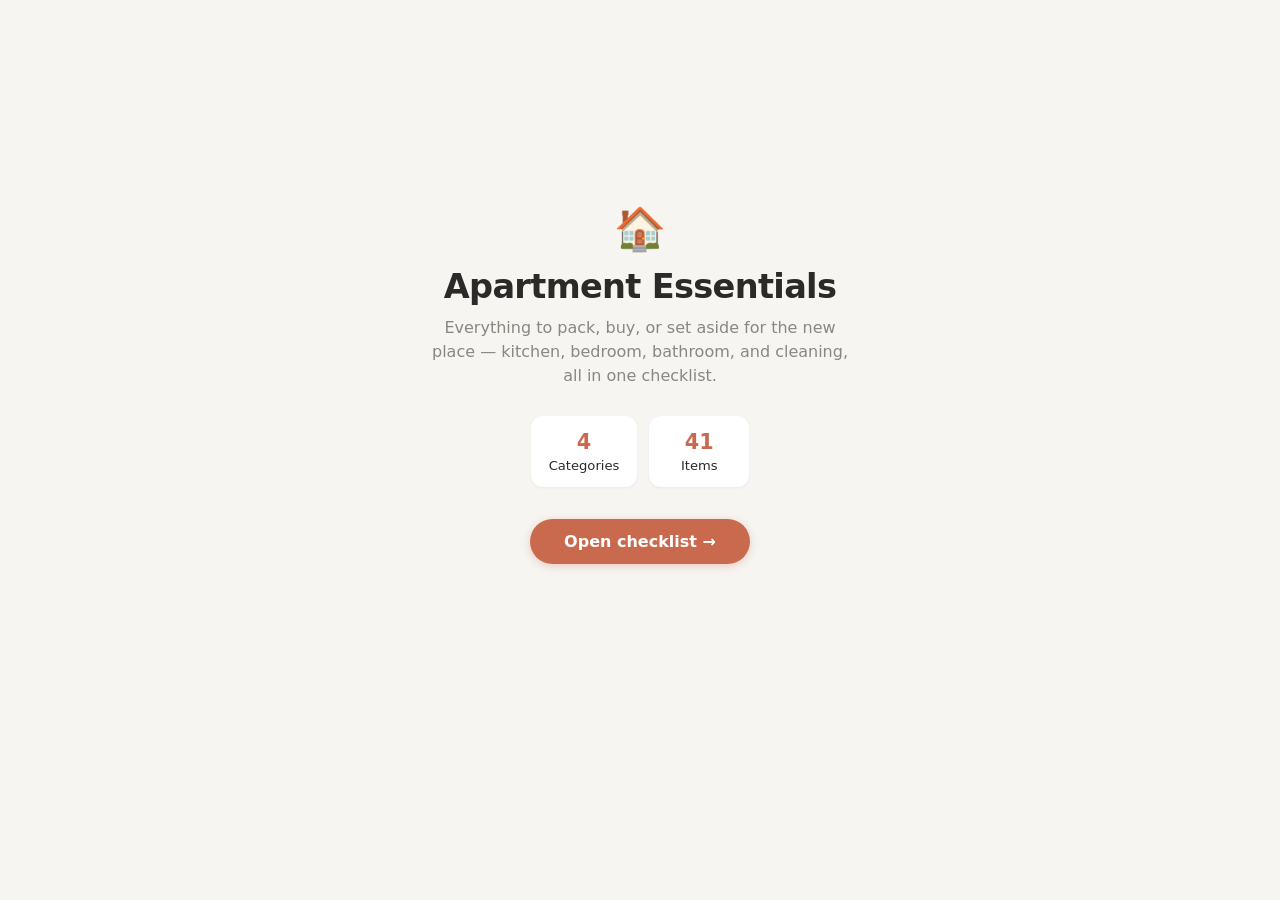
==== landing.html @ 92640e7b "Landing" ====
<!DOCTYPE html>
<html lang="en">
<head>
<meta charset="UTF-8">
<meta name="viewport" content="width=device-width, initial-scale=1.0">
<title>Apartment Essentials</title>
<link rel="stylesheet" href="style.css">
<style>
  .hero{
    min-height:80vh;
    display:flex;
    flex-direction:column;
    justify-content:center;
    align-items:center;
    text-align:center;
    padding:20px;
  }
  .hero-icon{
    font-size:2.6rem;
    margin-bottom:14px;
  }
  .hero h1{
    font-size:2.1rem;
    margin:0 0 10px;
    letter-spacing:-0.02em;
  }
  .hero p{
    color:var(--muted);
    font-size:1rem;
    max-width:420px;
    line-height:1.5;
    margin:0 0 28px;
  }
  .hero-cards{
    display:flex;
    gap:12px;
    flex-wrap:wrap;
    justify-content:center;
    margin-bottom:32px;
  }
  .hero-card{
    background:var(--card);
    border-radius:12px;
    padding:14px 18px;
    box-shadow:0 1px 3px rgba(0,0,0,0.05);
    font-size:0.82rem;
    color:var(--ink);
    display:flex;
    flex-direction:column;
    align-items:center;
    gap:4px;
    min-width:100px;
  }
  .hero-card .count{
    font-size:1.3rem;
    font-weight:700;
    color:var(--accent);
  }
  .start-btn{
    display:inline-block;
    background:var(--accent);
    color:#fff;
    font-weight:600;
    font-size:1rem;
    text-decoration:none;
    padding:13px 34px;
    border-radius:24px;
    box-shadow:0 2px 8px rgba(201,106,78,0.3);
    transition:opacity .15s ease, transform .15s ease;
  }
  .start-btn:hover{opacity:0.92;transform:translateY(-1px);}

  @media (max-width:600px){
    .hero{min-height:70vh;padding:14px;}
    .hero h1{font-size:1.6rem;}
    .hero p{font-size:0.9rem;}
    .hero-card{min-width:80px;padding:11px 14px;}
    .start-btn{width:100%;text-align:center;padding:13px 0;}
  }
</style>
</head>
<body>
<div class="wrap hero">
  <div class="hero-icon">🏠</div>
  <h1>Apartment Essentials</h1>
  <p>Everything to pack, buy, or set aside for the new place &mdash; kitchen, bedroom, bathroom, and cleaning, all in one checklist.</p>

  <div class="hero-cards" id="hero-cards">
    <div class="hero-card"><span class="count">4</span>Categories</div>
    <div class="hero-card"><span class="count">41</span>Items</div>
  </div>

  <a class="start-btn" href="index.html">Open checklist →</a>
</div>
</body>
</html>
---- style.css ----
:root {
  --bg: #f6f5f2;
  --card: #ffffff;
  --ink: #2b2a28;
  --muted: #8a8680;
  --accent: #c96a4e;
  --accent-soft: #f2ddd4;
  --bring: #5c7f67;
  --bring-bg: #e4ede6;
  --buy: #b3763f;
  --buy-bg: #f3e4d3;
  --both: #7a6a9e;
  --both-bg: #e8e3f2;
  --line: #eae7e1;
}
* {
  box-sizing: border-box;
}
body {
  margin: 0;
  font-family:
    "Segoe UI",
    system-ui,
    -apple-system,
    sans-serif;
  background: var(--bg);
  color: var(--ink);
  padding: 24px 16px 60px;
}
.wrap {
  max-width: 720px;
  margin: 0 auto;
}
h1 {
  font-size: 1.6rem;
  margin: 0 0 4px;
  letter-spacing: -0.02em;
}
.subtitle {
  color: var(--muted);
  font-size: 0.92rem;
  margin-bottom: 18px;
}

.progress-card {
  background: var(--card);
  border-radius: 14px;
  padding: 16px 18px;
  margin-bottom: 22px;
  box-shadow: 0 1px 3px rgba(0, 0, 0, 0.05);
}
.progress-top {
  display: flex;
  justify-content: space-between;
  align-items: baseline;
  margin-bottom: 8px;
}
.progress-top .num {
  font-size: 1.3rem;
  font-weight: 700;
  color: var(--accent);
}
.bar-track {
  background: var(--line);
  border-radius: 8px;
  height: 10px;
  overflow: hidden;
}
.bar-fill {
  background: var(--accent);
  height: 100%;
  width: 0%;
  transition: width 0.3s ease;
}

.section {
  background: var(--card);
  border-radius: 14px;
  margin-bottom: 16px;
  box-shadow: 0 1px 3px rgba(0, 0, 0, 0.05);
  overflow: hidden;
}
.section-header {
  display: flex;
  justify-content: space-between;
  align-items: center;
  padding: 14px 18px;
  user-select: none;
  border-bottom: 1px solid var(--line);
}
.section-header-left {
  display: flex;
  align-items: center;
  gap: 10px;
  cursor: pointer;
  flex: 1;
}
.section-header input[type="checkbox"] {
  width: 19px;
  height: 19px;
  accent-color: var(--accent);
  flex-shrink: 0;
  cursor: pointer;
}
.section-header h2 {
  font-size: 1.02rem;
  margin: 0;
  display: flex;
  align-items: center;
  gap: 8px;
  cursor: pointer;
}
.section-count {
  font-size: 0.8rem;
  color: var(--muted);
  font-weight: 500;
}
.chevron {
  transition: transform 0.2s ease;
  color: var(--muted);
  font-size: 0.8rem;
}
.section.collapsed .chevron {
  transform: rotate(-90deg);
}
.section.collapsed .items {
  display: none;
}

.items {
  padding: 6px 10px 10px;
}
.item {
  display: flex;
  align-items: center;
  gap: 10px;
  padding: 9px 8px;
  border-radius: 8px;
  margin-left: 0;
}
.item.sub {
  margin-left: 26px;
}
.item:hover {
  background: #faf9f7;
}
.item input[type="checkbox"] {
  width: 19px;
  height: 19px;
  accent-color: var(--accent);
  flex-shrink: 0;
  cursor: pointer;
}
.item label {
  flex: 1;
  font-size: 0.95rem;
  cursor: pointer;
}
.item.checked label {
  text-decoration: line-through;
  color: var(--muted);
}
.tag {
  font-size: 0.68rem;
  font-weight: 700;
  text-transform: uppercase;
  letter-spacing: 0.03em;
  padding: 3px 8px;
  border-radius: 20px;
  flex-shrink: 0;
}
.tag.bring {
  color: var(--bring);
  background: var(--bring-bg);
}
.tag.buy {
  color: var(--buy);
  background: var(--buy-bg);
}
.tag.both {
  color: var(--both);
  background: var(--both-bg);
}

.legend {
  display: flex;
  gap: 14px;
  flex-wrap: wrap;
  margin-bottom: 20px;
  font-size: 0.8rem;
  color: var(--muted);
}
.legend span {
  display: flex;
  align-items: center;
  gap: 5px;
}
.dot {
  width: 9px;
  height: 9px;
  border-radius: 50%;
  display: inline-block;
}
.dot.bring {
  background: var(--bring);
}
.dot.buy {
  background: var(--buy);
}
.dot.both {
  background: var(--both);
}

.btn-row {
  display: flex;
  justify-content: center;
  gap: 10px;
  margin-top: 26px;
}
.reset-btn,
.save-btn {
  background: none;
  border: 1px solid var(--line);
  color: var(--muted);
  padding: 8px 18px;
  border-radius: 20px;
  font-size: 0.82rem;
  cursor: pointer;
}
.reset-btn:hover {
  border-color: var(--accent);
  color: var(--accent);
}
.save-btn {
  background: var(--accent);
  border-color: var(--accent);
  color: #fff;
  font-weight: 600;
}
.save-btn:hover {
  opacity: 0.9;
}
.save-btn:disabled {
  opacity: 0.6;
  cursor: default;
}
.save-status {
  text-align: center;
  font-size: 0.78rem;
  color: var(--muted);
  margin-top: 10px;
  min-height: 16px;
}

/* Responsive breakpoints */
@media (max-width: 600px) {
  body {
    padding: 16px 10px 50px;
  }
  h1 {
    font-size: 1.35rem;
  }
  .subtitle {
    font-size: 0.85rem;
    margin-bottom: 14px;
  }

  .legend {
    gap: 10px;
    font-size: 0.74rem;
    margin-bottom: 16px;
  }

  .progress-card {
    padding: 13px 14px;
    border-radius: 12px;
  }
  .progress-top .num {
    font-size: 1.1rem;
  }

  .section {
    border-radius: 12px;
    margin-bottom: 12px;
  }
  .section-header {
    padding: 12px 12px;
  }
  .section-header h2 {
    font-size: 0.95rem;
    gap: 6px;
  }
  .section-count {
    font-size: 0.72rem;
  }

  .item {
    flex-wrap: wrap;
    padding: 8px 6px;
  }
  .item.sub {
    margin-left: 16px;
  }
  .item label {
    font-size: 0.9rem;
    min-width: 0;
  }
  .tag {
    font-size: 0.62rem;
    padding: 2px 7px;
  }

  .btn-row {
    flex-direction: column;
    align-items: stretch;
    gap: 8px;
    margin-top: 20px;
  }
  .reset-btn,
  .save-btn {
    width: 100%;
    padding: 11px 16px;
    font-size: 0.88rem;
  }
}

@media (max-width: 360px) {
  h1 {
    font-size: 1.2rem;
  }
  .legend {
    flex-direction: column;
    gap: 6px;
  }
  .section-header h2 {
    font-size: 0.88rem;
  }
}

/* Larger screens: a touch more breathing room */
@media (min-width: 900px) {
  .wrap {
    max-width: 780px;
  }
  h1 {
    font-size: 1.8rem;
  }
  .item label {
    font-size: 1rem;
  }
}
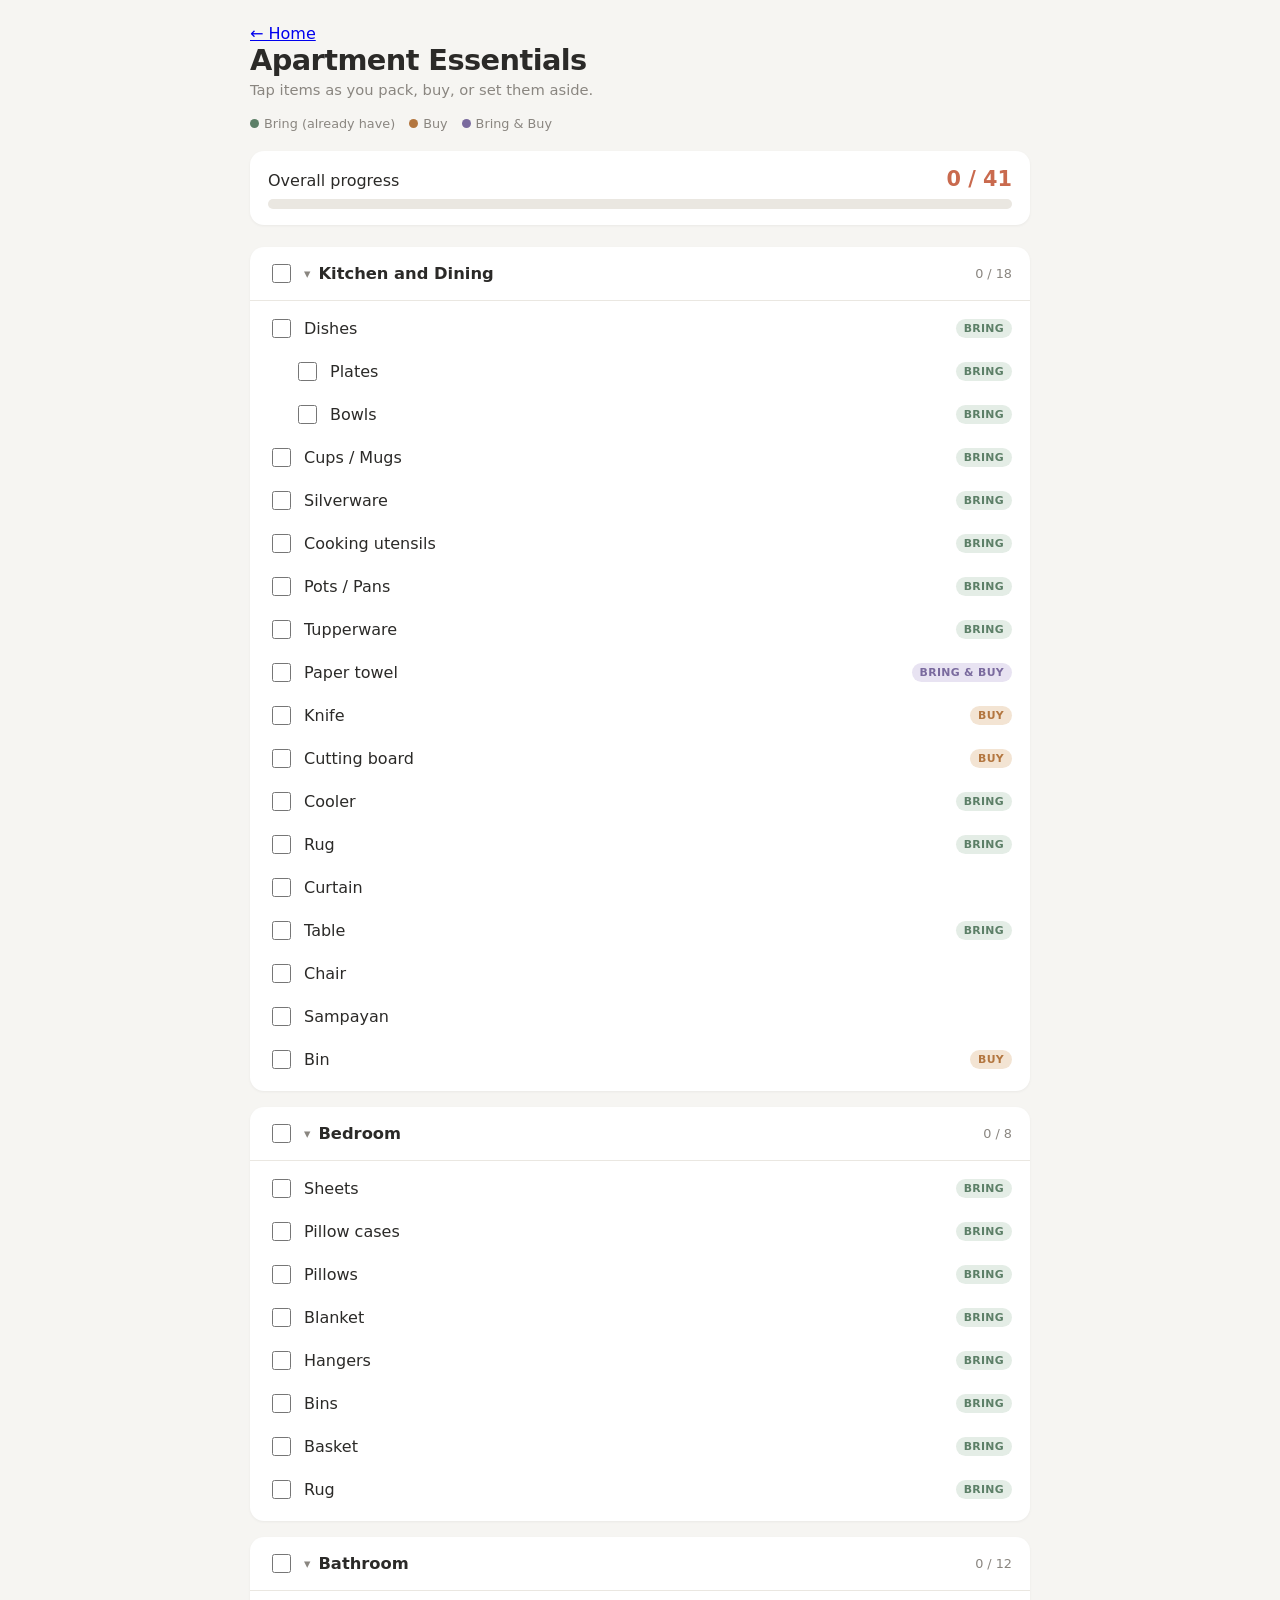
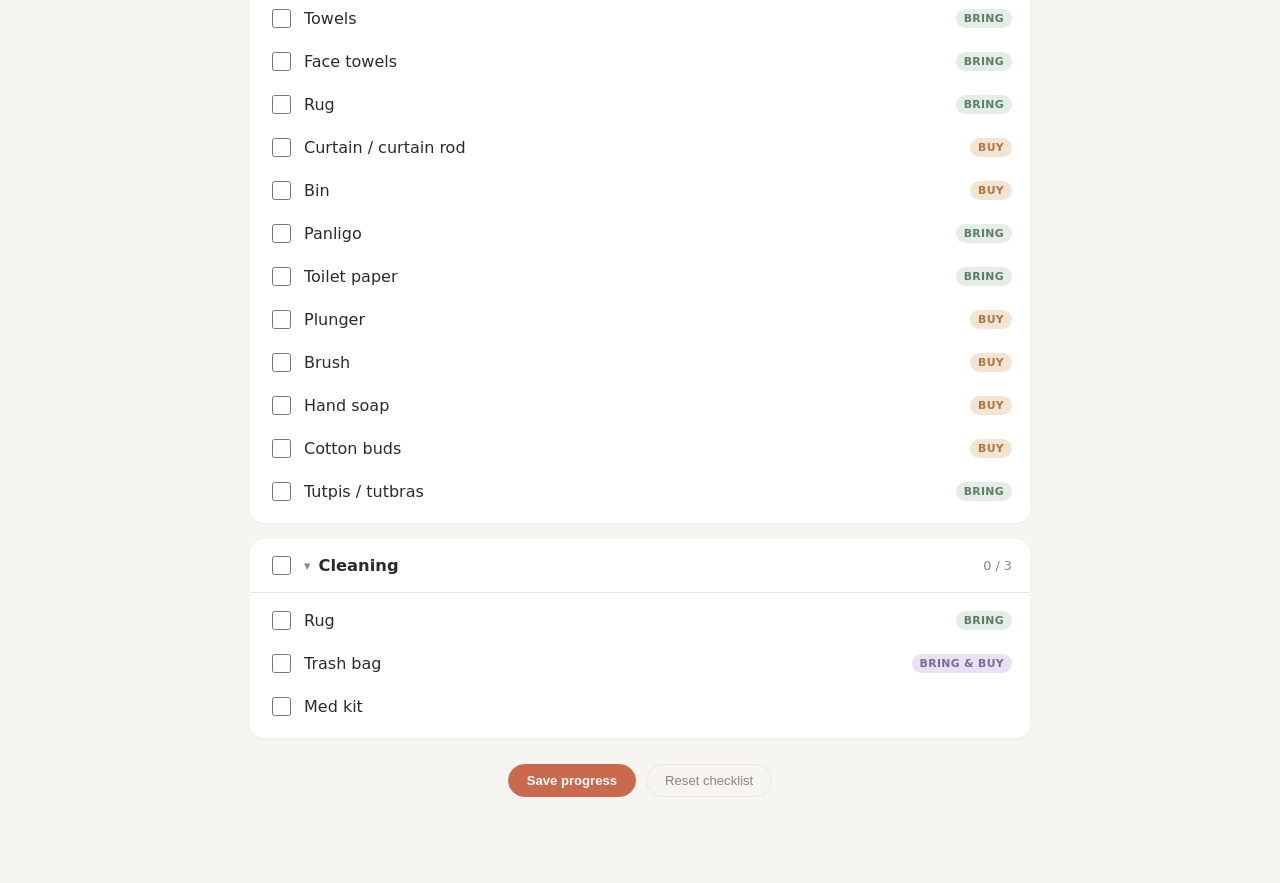
==== commit db7b3b59: "Change" ====
--- a/landing.html
+++ b/landing.html
@@ -1,96 +1,42 @@
-<!DOCTYPE html>
+<!doctype html>
 <html lang="en">
-<head>
-<meta charset="UTF-8">
-<meta name="viewport" content="width=device-width, initial-scale=1.0">
-<title>Apartment Essentials</title>
-<link rel="stylesheet" href="style.css">
-<style>
-  .hero{
-    min-height:80vh;
-    display:flex;
-    flex-direction:column;
-    justify-content:center;
-    align-items:center;
-    text-align:center;
-    padding:20px;
-  }
-  .hero-icon{
-    font-size:2.6rem;
-    margin-bottom:14px;
-  }
-  .hero h1{
-    font-size:2.1rem;
-    margin:0 0 10px;
-    letter-spacing:-0.02em;
-  }
-  .hero p{
-    color:var(--muted);
-    font-size:1rem;
-    max-width:420px;
-    line-height:1.5;
-    margin:0 0 28px;
-  }
-  .hero-cards{
-    display:flex;
-    gap:12px;
-    flex-wrap:wrap;
-    justify-content:center;
-    margin-bottom:32px;
-  }
-  .hero-card{
-    background:var(--card);
-    border-radius:12px;
-    padding:14px 18px;
-    box-shadow:0 1px 3px rgba(0,0,0,0.05);
-    font-size:0.82rem;
-    color:var(--ink);
-    display:flex;
-    flex-direction:column;
-    align-items:center;
-    gap:4px;
-    min-width:100px;
-  }
-  .hero-card .count{
-    font-size:1.3rem;
-    font-weight:700;
-    color:var(--accent);
-  }
-  .start-btn{
-    display:inline-block;
-    background:var(--accent);
-    color:#fff;
-    font-weight:600;
-    font-size:1rem;
-    text-decoration:none;
-    padding:13px 34px;
-    border-radius:24px;
-    box-shadow:0 2px 8px rgba(201,106,78,0.3);
-    transition:opacity .15s ease, transform .15s ease;
-  }
-  .start-btn:hover{opacity:0.92;transform:translateY(-1px);}
+  <head>
+    <meta charset="UTF-8" />
+    <meta name="viewport" content="width=device-width, initial-scale=1.0" />
+    <title>Apartment Essentials Checklist</title>
+    <link rel="stylesheet" href="style.css" />
+  </head>
+  <body>
+    <div class="wrap">
+      <a href="landing.html" class="back-link">← Home</a>
+      <h1>Apartment Essentials</h1>
+      <div class="subtitle">Tap items as you pack, buy, or set them aside.</div>
 
-  @media (max-width:600px){
-    .hero{min-height:70vh;padding:14px;}
-    .hero h1{font-size:1.6rem;}
-    .hero p{font-size:0.9rem;}
-    .hero-card{min-width:80px;padding:11px 14px;}
-    .start-btn{width:100%;text-align:center;padding:13px 0;}
-  }
-</style>
-</head>
-<body>
-<div class="wrap hero">
-  <div class="hero-icon">🏠</div>
-  <h1>Apartment Essentials</h1>
-  <p>Everything to pack, buy, or set aside for the new place &mdash; kitchen, bedroom, bathroom, and cleaning, all in one checklist.</p>
+      <div class="legend">
+        <span><i class="dot bring"></i>Bring (already have)</span>
+        <span><i class="dot buy"></i>Buy</span>
+        <span><i class="dot both"></i>Bring &amp; Buy</span>
+      </div>
 
-  <div class="hero-cards" id="hero-cards">
-    <div class="hero-card"><span class="count">4</span>Categories</div>
-    <div class="hero-card"><span class="count">41</span>Items</div>
-  </div>
+      <div class="progress-card">
+        <div class="progress-top">
+          <span>Overall progress</span>
+          <span class="num" id="overall-num">0 / 0</span>
+        </div>
+        <div class="bar-track">
+          <div class="bar-fill" id="overall-bar"></div>
+        </div>
+      </div>
 
-  <a class="start-btn" href="index.html">Open checklist →</a>
-</div>
-</body>
+      <div id="sections"></div>
+
+      <div class="btn-row">
+        <button class="save-btn" id="save-btn">Save progress</button>
+        <button class="reset-btn" id="reset-btn">Reset checklist</button>
+      </div>
+      <div class="save-status" id="save-status"></div>
+    </div>
+
+    <script src="script.js"></script>
+  </body>
 </html>
